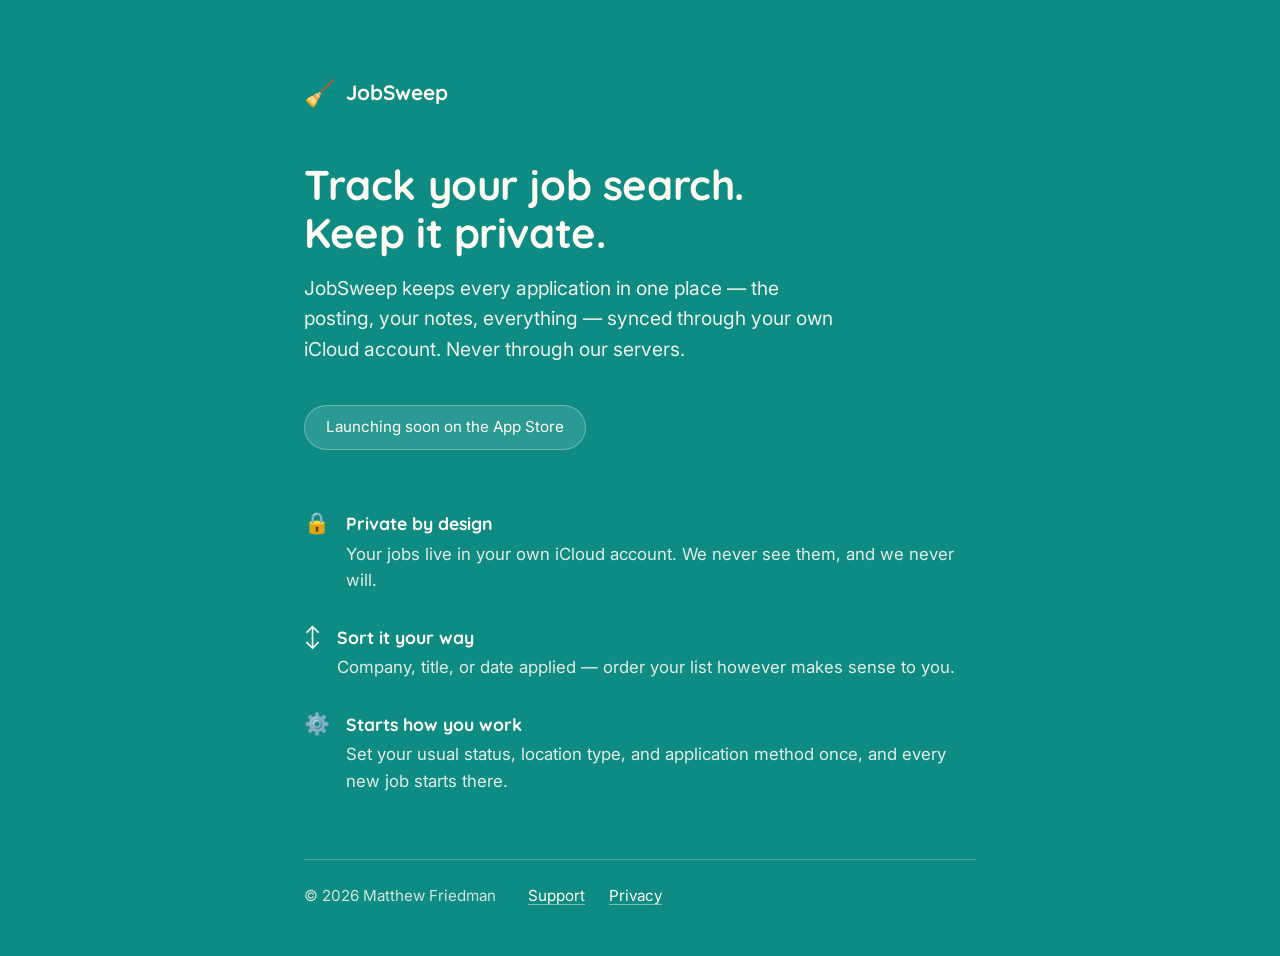
==== index.html @ 9c85cd34 "Add files via upload" ====
<!DOCTYPE html>
<html lang="en">
<head>
<meta charset="UTF-8">
<meta name="viewport" content="width=device-width, initial-scale=1">
<title>JobSweep — track your job search, privately</title>
<meta name="description" content="JobSweep keeps every job application in one place, synced through your own iCloud account. No account, no servers, no ads.">
<link rel="stylesheet" href="style.css">
</head>
<body>
<div class="wrap">
  <header class="site">
    <a href="index.html"><span class="mark" aria-hidden="true">🧹</span> JobSweep</a>
  </header>

  <main>
    <h1>Track your job search.<br>Keep it private.</h1>
    <p class="lede">
      JobSweep keeps every application in one place — the posting, your
      notes, everything — synced through your own iCloud account.
      Never through our servers.
    </p>

    <span class="cta-note">Launching soon on the App Store</span>

    <ul class="features">
      <li>
        <span class="icon" aria-hidden="true">🔒</span>
        <div>
          <h2>Private by design</h2>
          <p>Your jobs live in your own iCloud account. We never see them, and we never will.</p>
        </div>
      </li>
      <li>
        <span class="icon" aria-hidden="true">↕️</span>
        <div>
          <h2>Sort it your way</h2>
          <p>Company, title, or date applied — order your list however makes sense to you.</p>
        </div>
      </li>
      <li>
        <span class="icon" aria-hidden="true">⚙️</span>
        <div>
          <h2>Starts how you work</h2>
          <p>Set your usual status, location type, and application method once, and every new job starts there.</p>
        </div>
      </li>
    </ul>
  </main>

  <footer class="site">
    <span>© 2026 Matthew Friedman</span>
    <nav class="links">
      <a href="support.html">Support</a>
      <a href="privacy.html">Privacy</a>
    </nav>
  </footer>
</div>
</body>
</html>
---- style.css ----
@import url('https://fonts.googleapis.com/css2?family=Quicksand:wght@500;700&family=Inter:wght@400;500;600&display=swap');

:root {
  --teal: #0E8C83;
  --teal-deep: #09524C;
  --gold: #F2B544;
  --paper: #FFFBF2;
  --ink: #15322D;
  --ink-soft: #3F5D57;
  --coral: #EF6F56;
  --max: 720px;
}

* { box-sizing: border-box; }

html { scroll-behavior: smooth; }

body {
  margin: 0;
  background: var(--teal);
  color: var(--paper);
  font-family: 'Inter', -apple-system, BlinkMacSystemFont, sans-serif;
  font-size: 1.05rem;
  line-height: 1.6;
  -webkit-font-smoothing: antialiased;
}

a {
  color: var(--paper);
  text-decoration-color: rgba(255,255,255,0.45);
  text-underline-offset: 3px;
}
a:hover { text-decoration-color: var(--paper); }
a:focus-visible, button:focus-visible {
  outline: 3px solid var(--gold);
  outline-offset: 3px;
  border-radius: 4px;
}

.wrap {
  max-width: var(--max);
  margin: 0 auto;
  padding: 4.5rem 1.5rem 3rem;
}

header.site {
  display: flex;
  align-items: center;
  gap: 0.6rem;
  font-family: 'Quicksand', sans-serif;
  font-weight: 700;
  font-size: 1.3rem;
}
header.site .mark { font-size: 1.6rem; }
header.site a { text-decoration: none; display: flex; align-items: center; gap: 0.6rem; }

main { margin-top: 3rem; }

h1 {
  font-family: 'Quicksand', sans-serif;
  font-weight: 700;
  font-size: 2.6rem;
  line-height: 1.15;
  margin: 0 0 1rem;
  letter-spacing: -0.01em;
}

p.lede {
  font-size: 1.2rem;
  color: rgba(255,251,242,0.92);
  max-width: 34rem;
  margin: 0 0 2.5rem;
}

.cta-note {
  display: inline-block;
  background: rgba(255,255,255,0.12);
  border: 1px solid rgba(255,255,255,0.3);
  border-radius: 999px;
  padding: 0.6rem 1.3rem;
  font-size: 0.95rem;
  margin-bottom: 3.5rem;
}
/* TODO (JBSP-167): once 3.0 is approved, replace .cta-note above with Apple's
   official "Download on the App Store" badge, linked to the real App Store
   listing URL. Get the badge asset from Apple's marketing resources page. */

.features {
  display: flex;
  flex-direction: column;
  gap: 1.6rem;
  margin: 0 0 3rem;
  padding: 0;
  list-style: none;
}
.features li {
  display: flex;
  gap: 1rem;
  align-items: baseline;
}
.features .icon { font-size: 1.3rem; flex: none; }
.features h2 {
  font-family: 'Quicksand', sans-serif;
  font-size: 1.1rem;
  font-weight: 700;
  margin: 0 0 0.2rem;
}
.features p { margin: 0; color: rgba(255,251,242,0.88); }

footer.site {
  margin-top: 4rem;
  padding-top: 1.5rem;
  border-top: 1px solid rgba(255,255,255,0.2);
  display: flex;
  flex-wrap: wrap;
  gap: 1.2rem 2rem;
  align-items: center;
  font-size: 0.95rem;
  color: rgba(255,251,242,0.8);
}
footer.site .links { display: flex; gap: 1.5rem; }

/* Inner pages (support, privacy): a calmer paper-colored reading surface */
body.page { background: var(--paper); color: var(--ink); }
body.page a { color: var(--teal-deep); }
body.page header.site { color: var(--ink); }
body.page footer.site { border-top-color: rgba(21,50,45,0.15); color: var(--ink-soft); }
body.page h1 { color: var(--ink); }
.updated {
  font-size: 0.9rem;
  color: var(--ink-soft);
  margin: -0.5rem 0 2.2rem;
}
.page-body p { margin: 0 0 1.2rem; max-width: 36rem; }
.page-body a.mail { font-weight: 600; }

@media (max-width: 480px) {
  h1 { font-size: 2.1rem; }
  .wrap { padding: 3rem 1.25rem 2.5rem; }
}

@media (prefers-reduced-motion: reduce) {
  html { scroll-behavior: auto; }
}
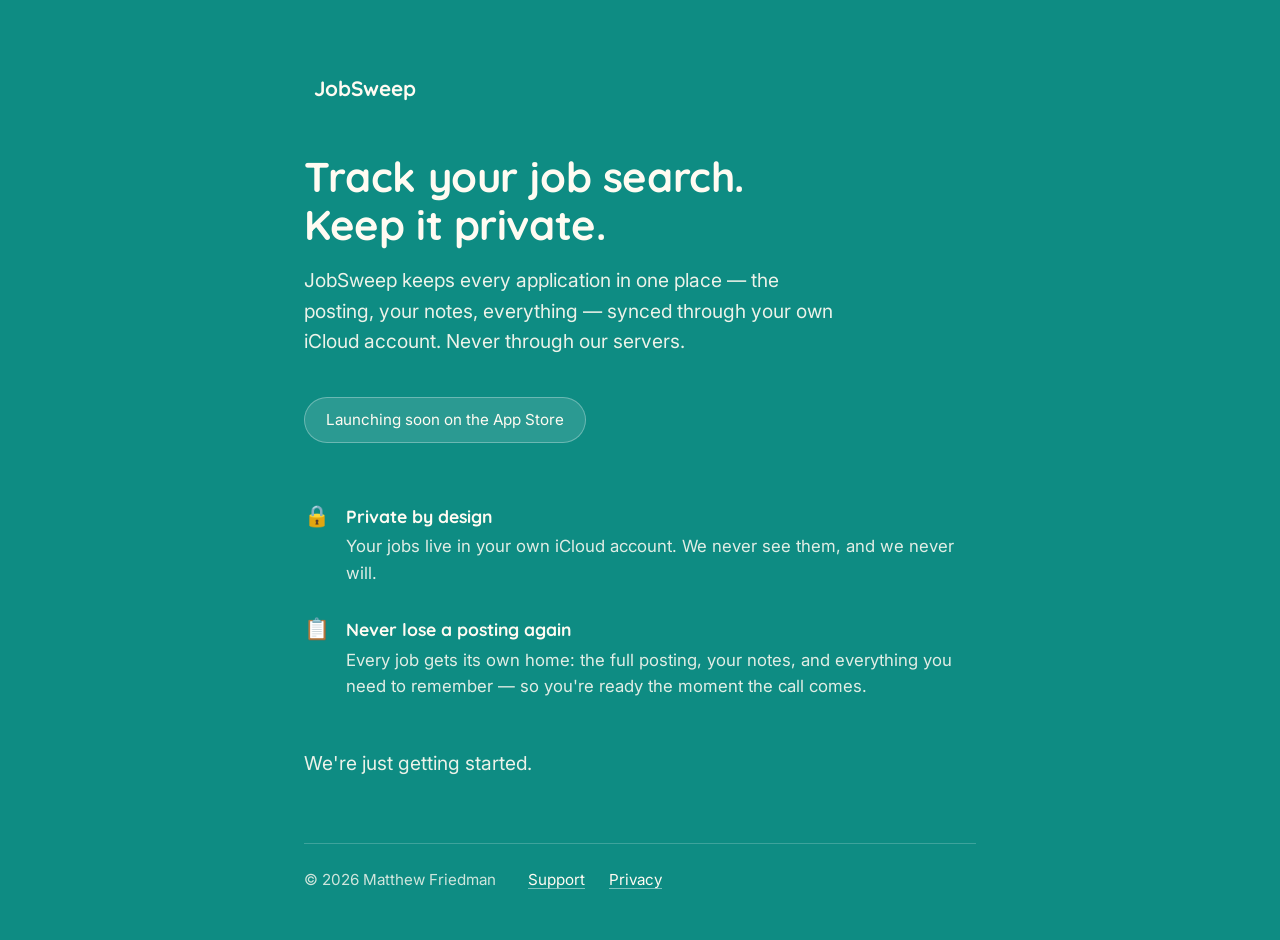
==== commit 170d3047: "Update index.html" ====
--- a/index.html
+++ b/index.html
@@ -5,12 +5,13 @@
 <meta name="viewport" content="width=device-width, initial-scale=1">
 <title>JobSweep — track your job search, privately</title>
 <meta name="description" content="JobSweep keeps every job application in one place, synced through your own iCloud account. No account, no servers, no ads.">
+<link rel="icon" href="logo.svg" type="image/svg+xml">
 <link rel="stylesheet" href="style.css">
 </head>
 <body>
 <div class="wrap">
   <header class="site">
-    <a href="index.html"><span class="mark" aria-hidden="true">🧹</span> JobSweep</a>
+    <a href="index.html"><img class="mark" src="logo.svg" alt="" aria-hidden="true"> JobSweep</a>
   </header>
 
   <main>
@@ -32,20 +33,15 @@
         </div>
       </li>
       <li>
-        <span class="icon" aria-hidden="true">↕️</span>
+        <span class="icon" aria-hidden="true">📋</span>
         <div>
-          <h2>Sort it your way</h2>
-          <p>Company, title, or date applied — order your list however makes sense to you.</p>
-        </div>
-      </li>
-      <li>
-        <span class="icon" aria-hidden="true">⚙️</span>
-        <div>
-          <h2>Starts how you work</h2>
-          <p>Set your usual status, location type, and application method once, and every new job starts there.</p>
+          <h2>Never lose a posting again</h2>
+          <p>Every job gets its own home: the full posting, your notes, and everything you need to remember — so you're ready the moment the call comes.</p>
         </div>
       </li>
     </ul>
+
+    <p class="lede" style="margin-bottom:0;">We're just getting started.</p>
   </main>
 
   <footer class="site">
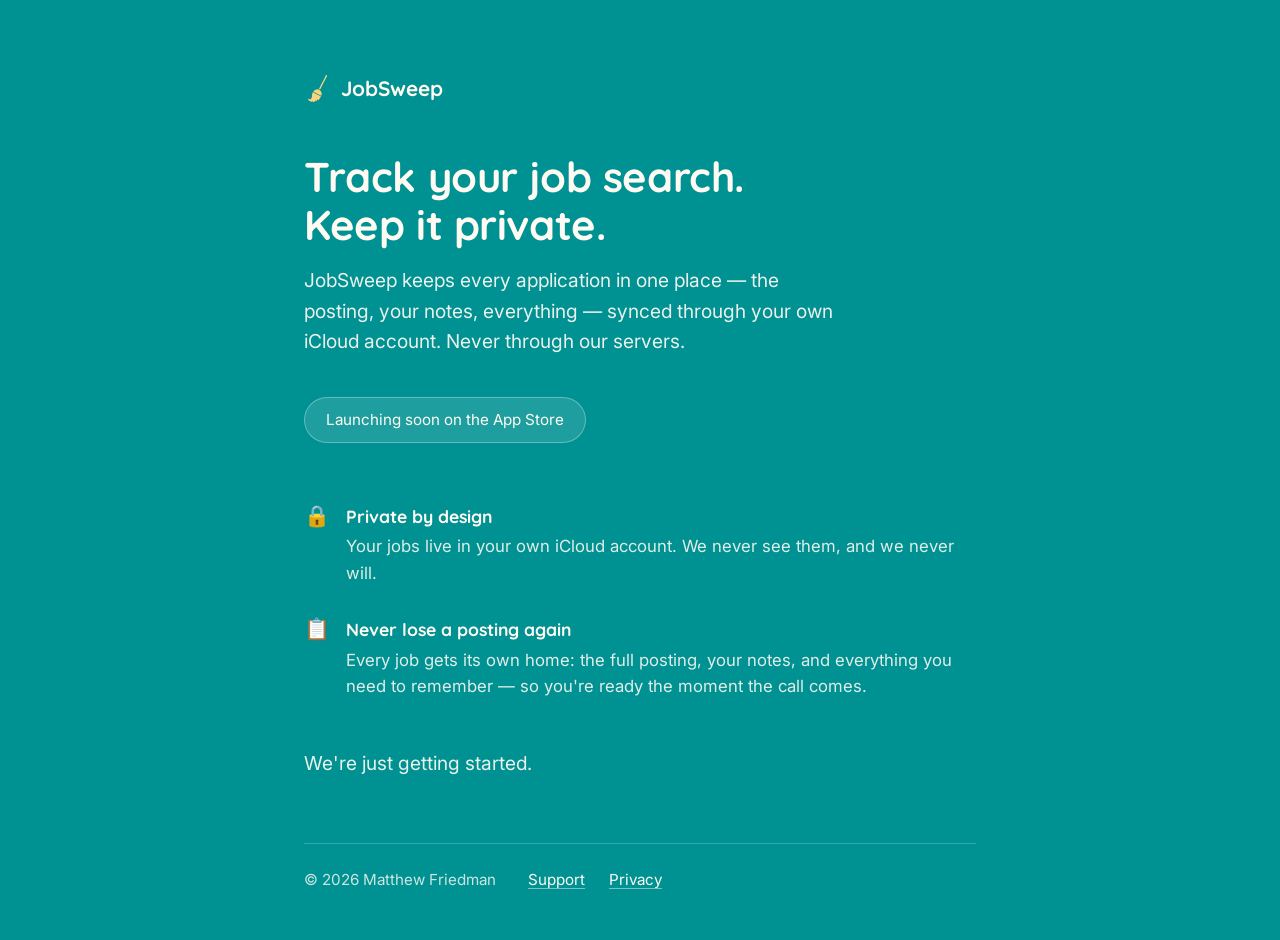
==== commit e2aa8652: "Update index.html" ====
--- a/index.html
+++ b/index.html
@@ -6,7 +6,7 @@
 <title>JobSweep — track your job search, privately</title>
 <meta name="description" content="JobSweep keeps every job application in one place, synced through your own iCloud account. No account, no servers, no ads.">
 <link rel="icon" href="logo.svg" type="image/svg+xml">
-<link rel="stylesheet" href="style.css">
+<link rel="stylesheet" href="style.css?v=3">
 </head>
 <body>
 <div class="wrap">
--- a/style.css
+++ b/style.css
@@ -1,8 +1,8 @@
 @import url('https://fonts.googleapis.com/css2?family=Quicksand:wght@500;700&family=Inter:wght@400;500;600&display=swap');
 
 :root {
-  --teal: #0E8C83;
-  --teal-deep: #09524C;
+  --teal: #009193;
+  --teal-dark: #00504F;
   --gold: #F2B544;
   --paper: #FFFBF2;
   --ink: #15322D;
@@ -51,8 +51,8 @@
   font-weight: 700;
   font-size: 1.3rem;
 }
-header.site .mark { font-size: 1.6rem; }
-header.site a { text-decoration: none; display: flex; align-items: center; gap: 0.6rem; }
+header.site .mark { width: 1.7rem; height: 1.7rem; display: block; }
+header.site a { text-decoration: none; display: flex; align-items: center; gap: 0.6rem; color: inherit; }
 
 main { margin-top: 3rem; }
 
@@ -120,19 +120,28 @@
 }
 footer.site .links { display: flex; gap: 1.5rem; }
 
-/* Inner pages (support, privacy): a calmer paper-colored reading surface */
-body.page { background: var(--paper); color: var(--ink); }
-body.page a { color: var(--teal-deep); }
-body.page header.site { color: var(--ink); }
-body.page footer.site { border-top-color: rgba(21,50,45,0.15); color: var(--ink-soft); }
-body.page h1 { color: var(--ink); }
+/* Inner pages (support, privacy): same teal canvas as Home, with the body
+   copy inside a light card — the same pattern the app itself uses for a
+   job's description text sitting on the teal screen background. */
+body.page h1 { color: var(--paper); }
+
+.card {
+  background: var(--paper);
+  color: var(--ink);
+  border-radius: 20px;
+  padding: 1.75rem 1.9rem;
+  box-shadow: 0 6px 20px rgba(0,30,30,0.18);
+}
+.card p { margin: 0 0 1.2rem; max-width: 36rem; }
+.card p:last-child { margin-bottom: 0; }
+.card a { color: var(--teal-dark); }
+.card a.mail { font-weight: 600; }
+
 .updated {
   font-size: 0.9rem;
-  color: var(--ink-soft);
-  margin: -0.5rem 0 2.2rem;
+  color: rgba(255,251,242,0.75);
+  margin: -0.5rem 0 1.8rem;
 }
-.page-body p { margin: 0 0 1.2rem; max-width: 36rem; }
-.page-body a.mail { font-weight: 600; }
 
 @media (max-width: 480px) {
   h1 { font-size: 2.1rem; }
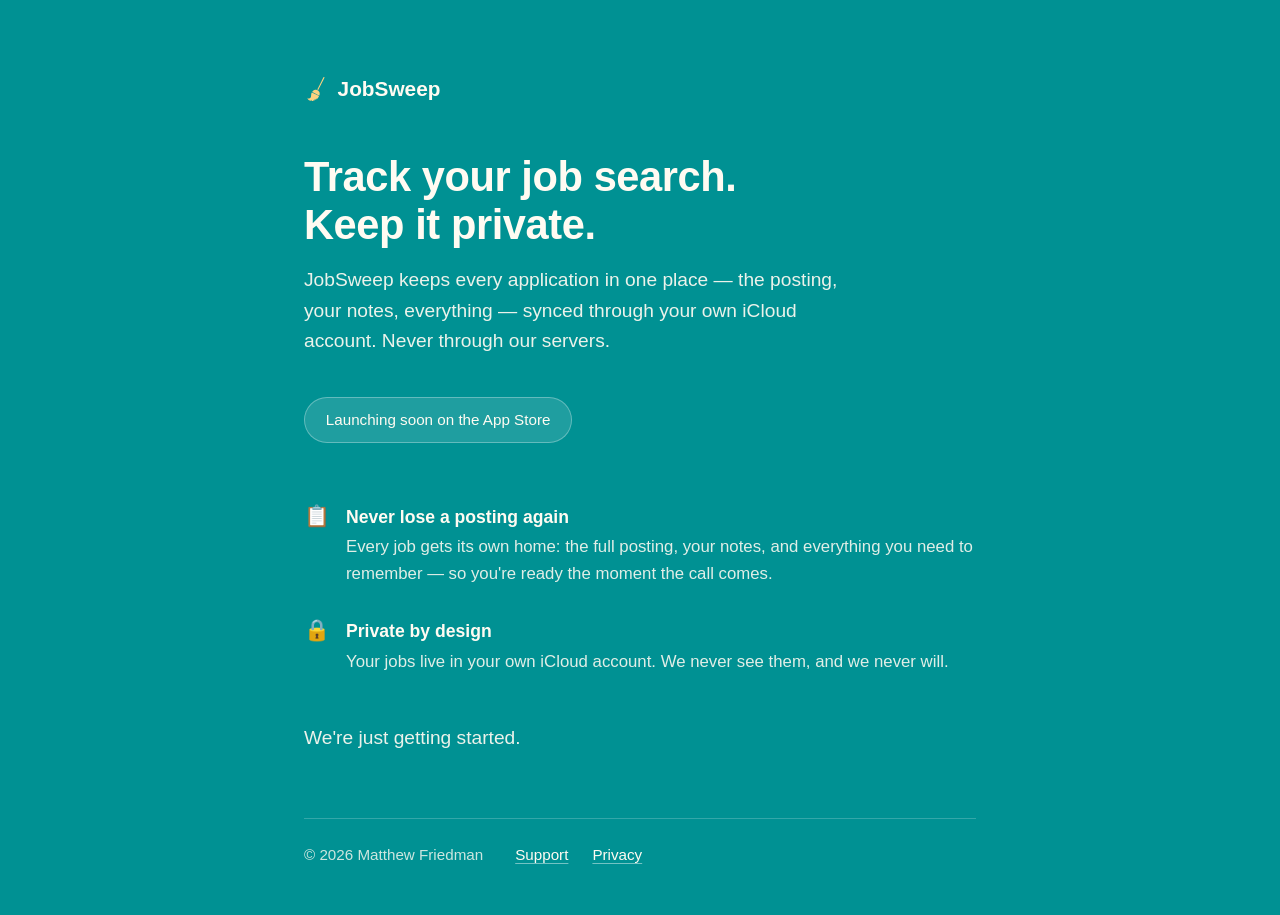
==== commit b342c368: "Update index.html" ====
--- a/index.html
+++ b/index.html
@@ -26,17 +26,17 @@
 
     <ul class="features">
       <li>
+        <span class="icon" aria-hidden="true">📋</span>
+        <div>
+          <h2>Never lose a posting again</h2>
+          <p>Every job gets its own home: the full posting, your notes, and everything you need to remember — so you're ready the moment the call comes.</p>
+        </div>
+      </li>
+      <li>
         <span class="icon" aria-hidden="true">🔒</span>
         <div>
           <h2>Private by design</h2>
           <p>Your jobs live in your own iCloud account. We never see them, and we never will.</p>
-        </div>
-      </li>
-      <li>
-        <span class="icon" aria-hidden="true">📋</span>
-        <div>
-          <h2>Never lose a posting again</h2>
-          <p>Every job gets its own home: the full posting, your notes, and everything you need to remember — so you're ready the moment the call comes.</p>
         </div>
       </li>
     </ul>
--- a/style.css
+++ b/style.css
@@ -1,6 +1,5 @@
-@import url('https://fonts.googleapis.com/css2?family=Quicksand:wght@500;700&family=Inter:wght@400;500;600&display=swap');
-
 :root {
+  --font: "Avenir Next", "Avenir", -apple-system, "Segoe UI", Roboto, Helvetica, Arial, sans-serif;
   --teal: #009193;
   --teal-dark: #00504F;
   --gold: #F2B544;
@@ -19,7 +18,7 @@
   margin: 0;
   background: var(--teal);
   color: var(--paper);
-  font-family: 'Inter', -apple-system, BlinkMacSystemFont, sans-serif;
+  font-family: var(--font);
   font-size: 1.05rem;
   line-height: 1.6;
   -webkit-font-smoothing: antialiased;
@@ -47,17 +46,17 @@
   display: flex;
   align-items: center;
   gap: 0.6rem;
-  font-family: 'Quicksand', sans-serif;
+  font-family: var(--font);
   font-weight: 700;
   font-size: 1.3rem;
 }
-header.site .mark { width: 1.7rem; height: 1.7rem; display: block; }
+header.site .mark { height: 1.5rem; width: auto; display: block; }
 header.site a { text-decoration: none; display: flex; align-items: center; gap: 0.6rem; color: inherit; }
 
 main { margin-top: 3rem; }
 
 h1 {
-  font-family: 'Quicksand', sans-serif;
+  font-family: var(--font);
   font-weight: 700;
   font-size: 2.6rem;
   line-height: 1.15;
@@ -100,7 +99,7 @@
 }
 .features .icon { font-size: 1.3rem; flex: none; }
 .features h2 {
-  font-family: 'Quicksand', sans-serif;
+  font-family: var(--font);
   font-size: 1.1rem;
   font-weight: 700;
   margin: 0 0 0.2rem;
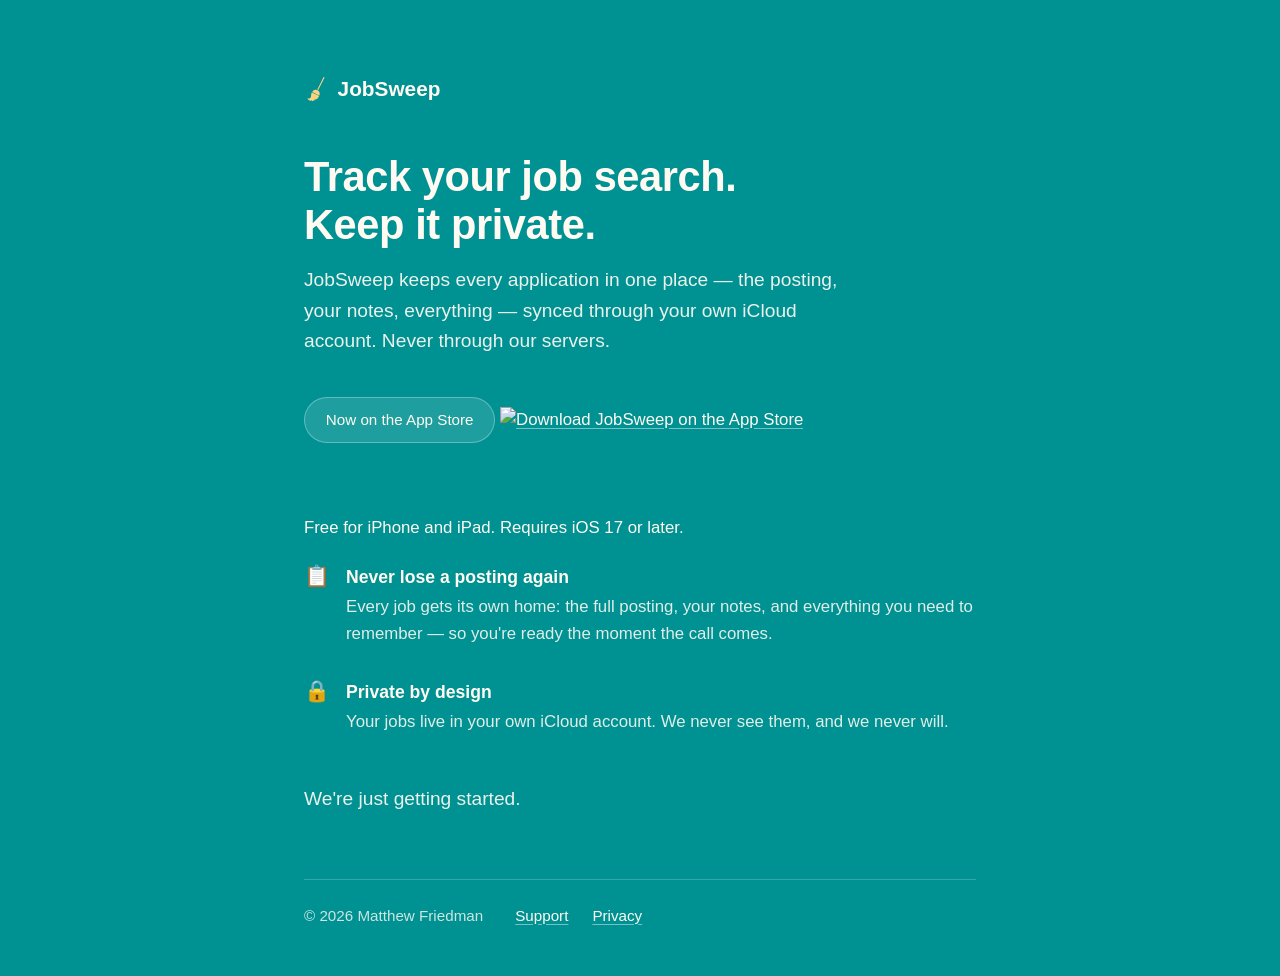
==== commit 7c8505e1: "Update index.html 3.0 launch updates" ====
--- a/index.html
+++ b/index.html
@@ -6,7 +6,7 @@
 <title>JobSweep — track your job search, privately</title>
 <meta name="description" content="JobSweep keeps every job application in one place, synced through your own iCloud account. No account, no servers, no ads.">
 <link rel="icon" href="logo.svg" type="image/svg+xml">
-<link rel="stylesheet" href="style.css?v=3">
+<link rel="stylesheet" href="style.css?v=4">
 </head>
 <body>
 <div class="wrap">
@@ -22,7 +22,13 @@
       Never through our servers.
     </p>
 
-    <span class="cta-note">Launching soon on the App Store</span>
+    <div class="cta">
+      <span class="cta-note">Now on the App Store</span>
+      <a class="store-badge" href="https://apps.apple.com/us/app/jobsweep/id1530658889">
+        <img src="app-store-badge.svg" alt="Download JobSweep on the App Store" height="40">
+      </a>
+      <p class="cta-small">Free for iPhone and iPad. Requires iOS 17 or later.</p>
+    </div>
 
     <ul class="features">
       <li>
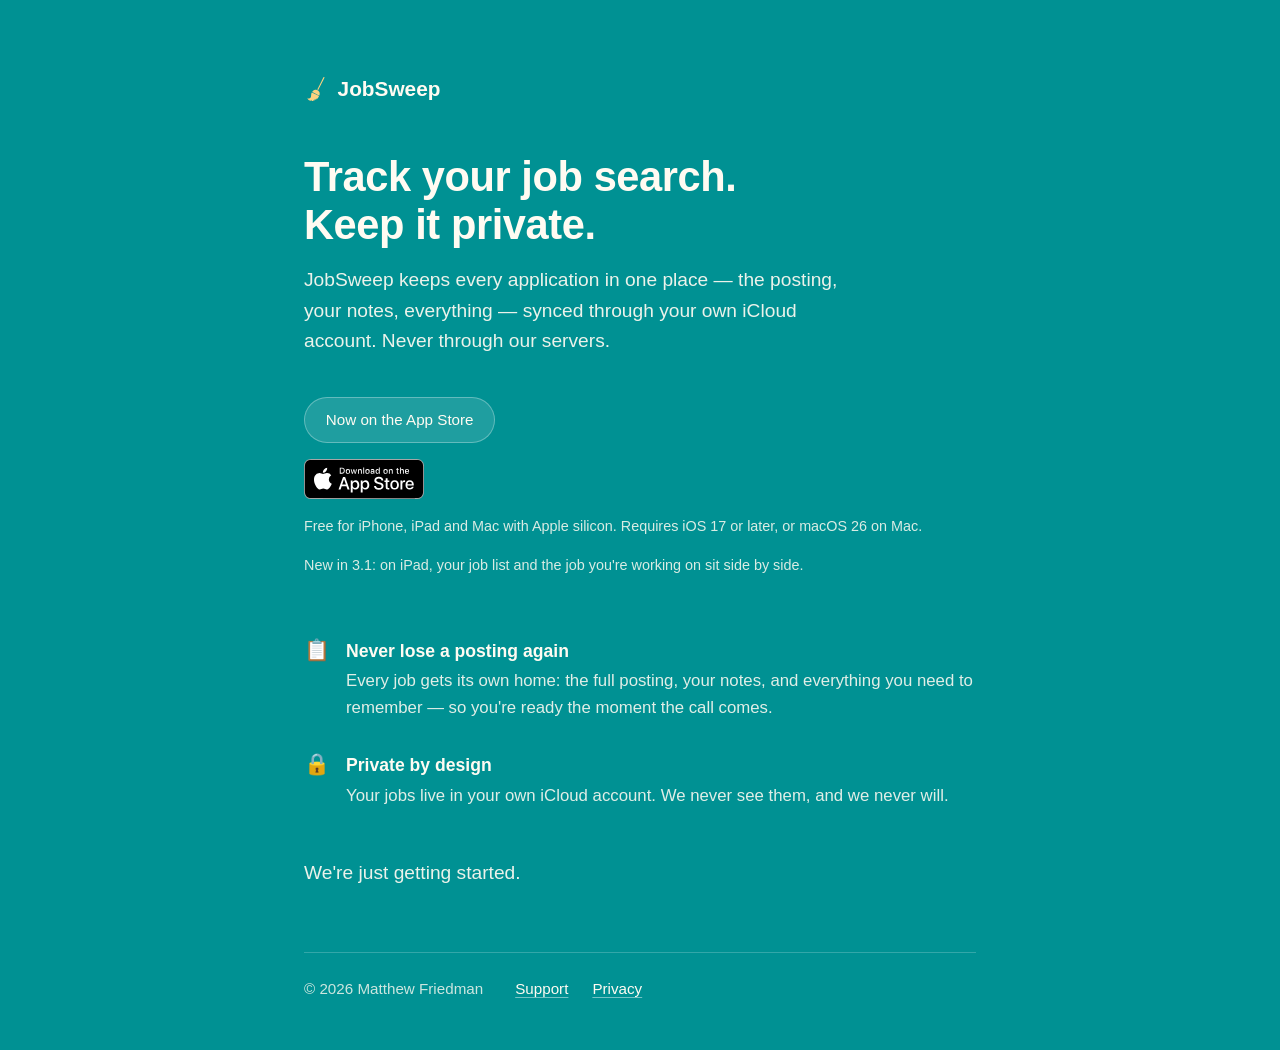
==== commit d8ef2e4b: "JBSP-532 Update availability line and add iPad line for 3.1" ====
--- a/index.html
+++ b/index.html
@@ -27,7 +27,8 @@
       <a class="store-badge" href="https://apps.apple.com/us/app/jobsweep/id1530658889">
         <img src="app-store-badge.svg" alt="Download JobSweep on the App Store" height="40">
       </a>
-      <p class="cta-small">Free for iPhone and iPad. Requires iOS 17 or later.</p>
+      <p class="cta-small">Free for iPhone, iPad and Mac with Apple silicon. Requires iOS 17 or later, or macOS 26 on Mac.</p>
+      <p class="cta-small">New in 3.1: on iPad, your job list and the job you're working on sit side by side.</p>
     </div>
 
     <ul class="features">
--- a/style.css
+++ b/style.css
@@ -71,6 +71,17 @@
   margin: 0 0 2.5rem;
 }
 
+/* App Store call to action (JBSP-531, 3.0 live Nov 4, 2026): the line, Apple's
+   official black badge (app-store-badge.svg, used exactly as Apple provides it),
+   then the availability line. JBSP-532 and JBSP-533 update the small line. */
+.cta {
+  display: flex;
+  flex-direction: column;
+  align-items: flex-start;
+  gap: 1rem;
+  margin-bottom: 3.5rem;
+}
+
 .cta-note {
   display: inline-block;
   background: rgba(255,255,255,0.12);
@@ -78,11 +89,18 @@
   border-radius: 999px;
   padding: 0.6rem 1.3rem;
   font-size: 0.95rem;
-  margin-bottom: 3.5rem;
 }
-/* TODO (JBSP-167): once 3.0 is approved, replace .cta-note above with Apple's
-   official "Download on the App Store" badge, linked to the real App Store
-   listing URL. Get the badge asset from Apple's marketing resources page. */
+
+/* Apple asks for clear space around the badge of at least a quarter of its
+   height; the 1rem gaps above and below give that at 40px. */
+.store-badge { display: inline-block; line-height: 0; }
+.store-badge img { height: 40px; width: auto; display: block; }
+
+.cta-small {
+  margin: 0;
+  font-size: 0.9rem;
+  color: rgba(255,251,242,0.85);
+}
 
 .features {
   display: flex;
